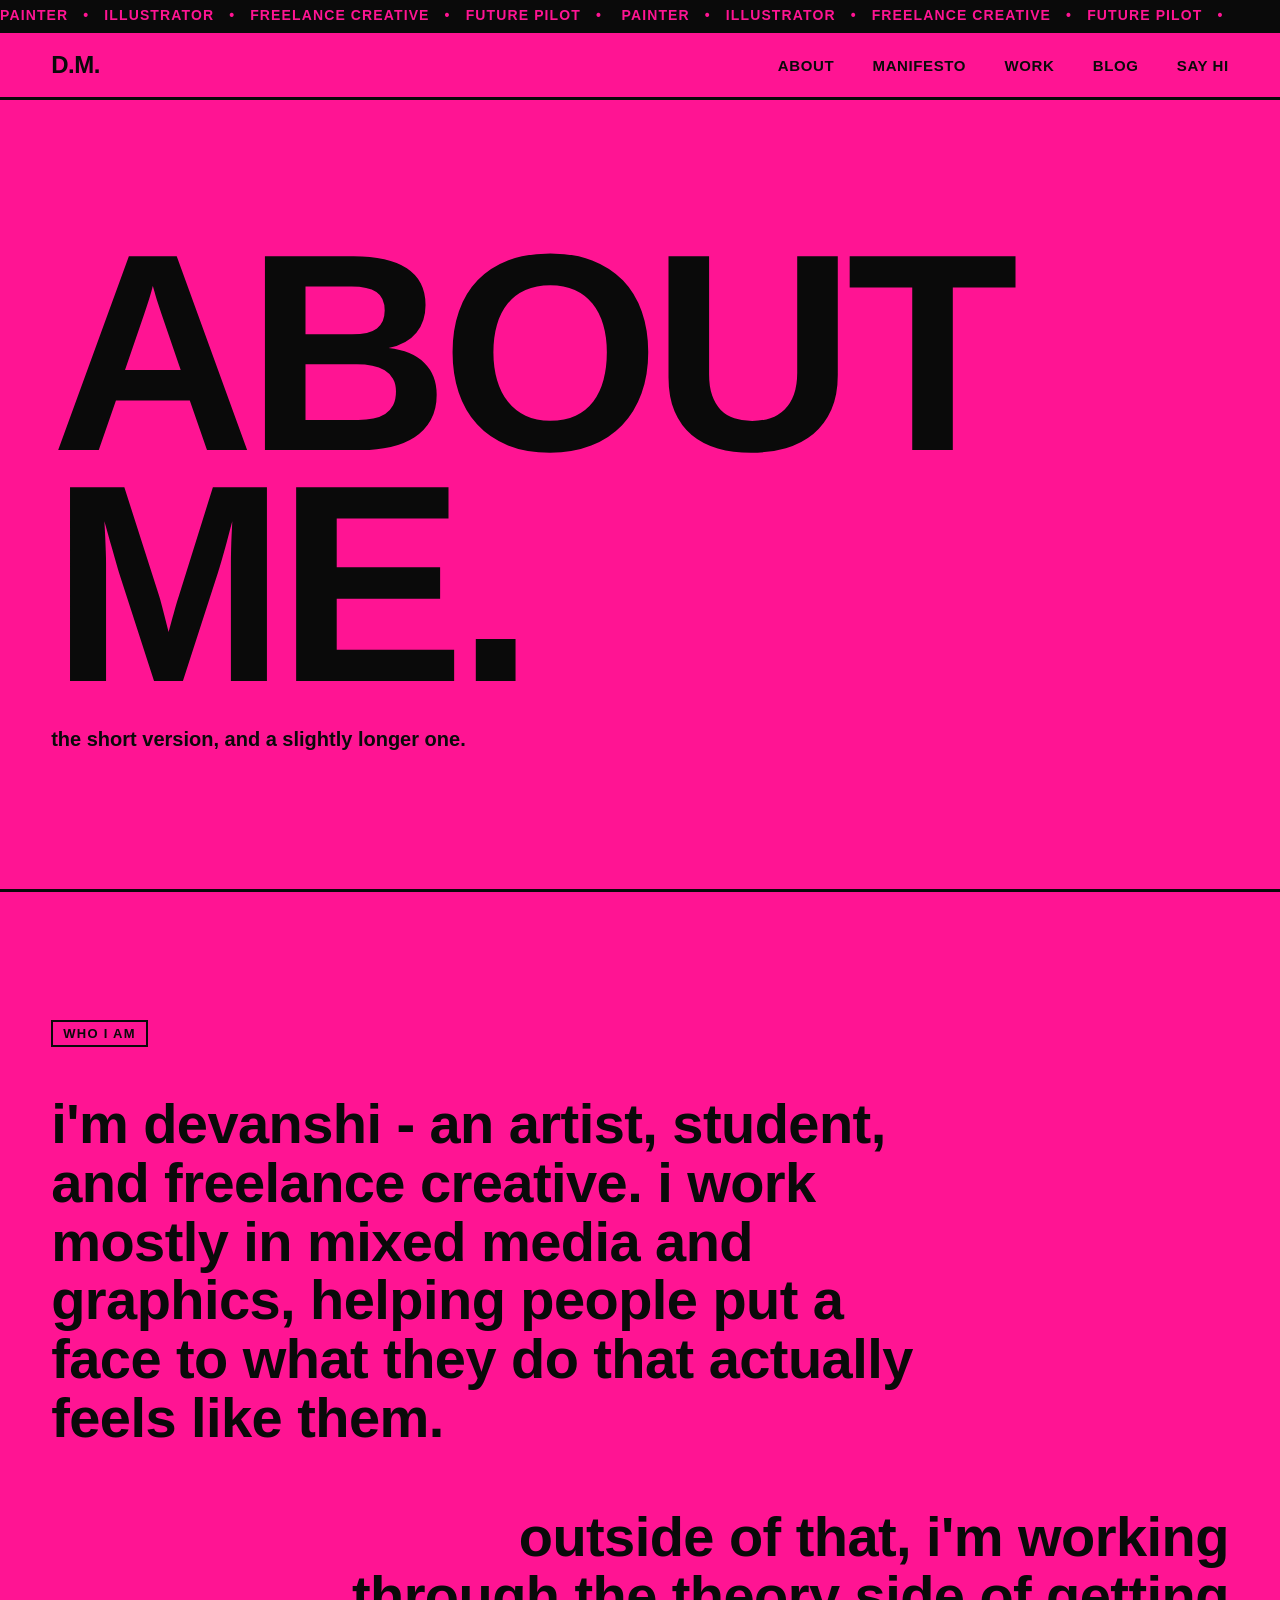
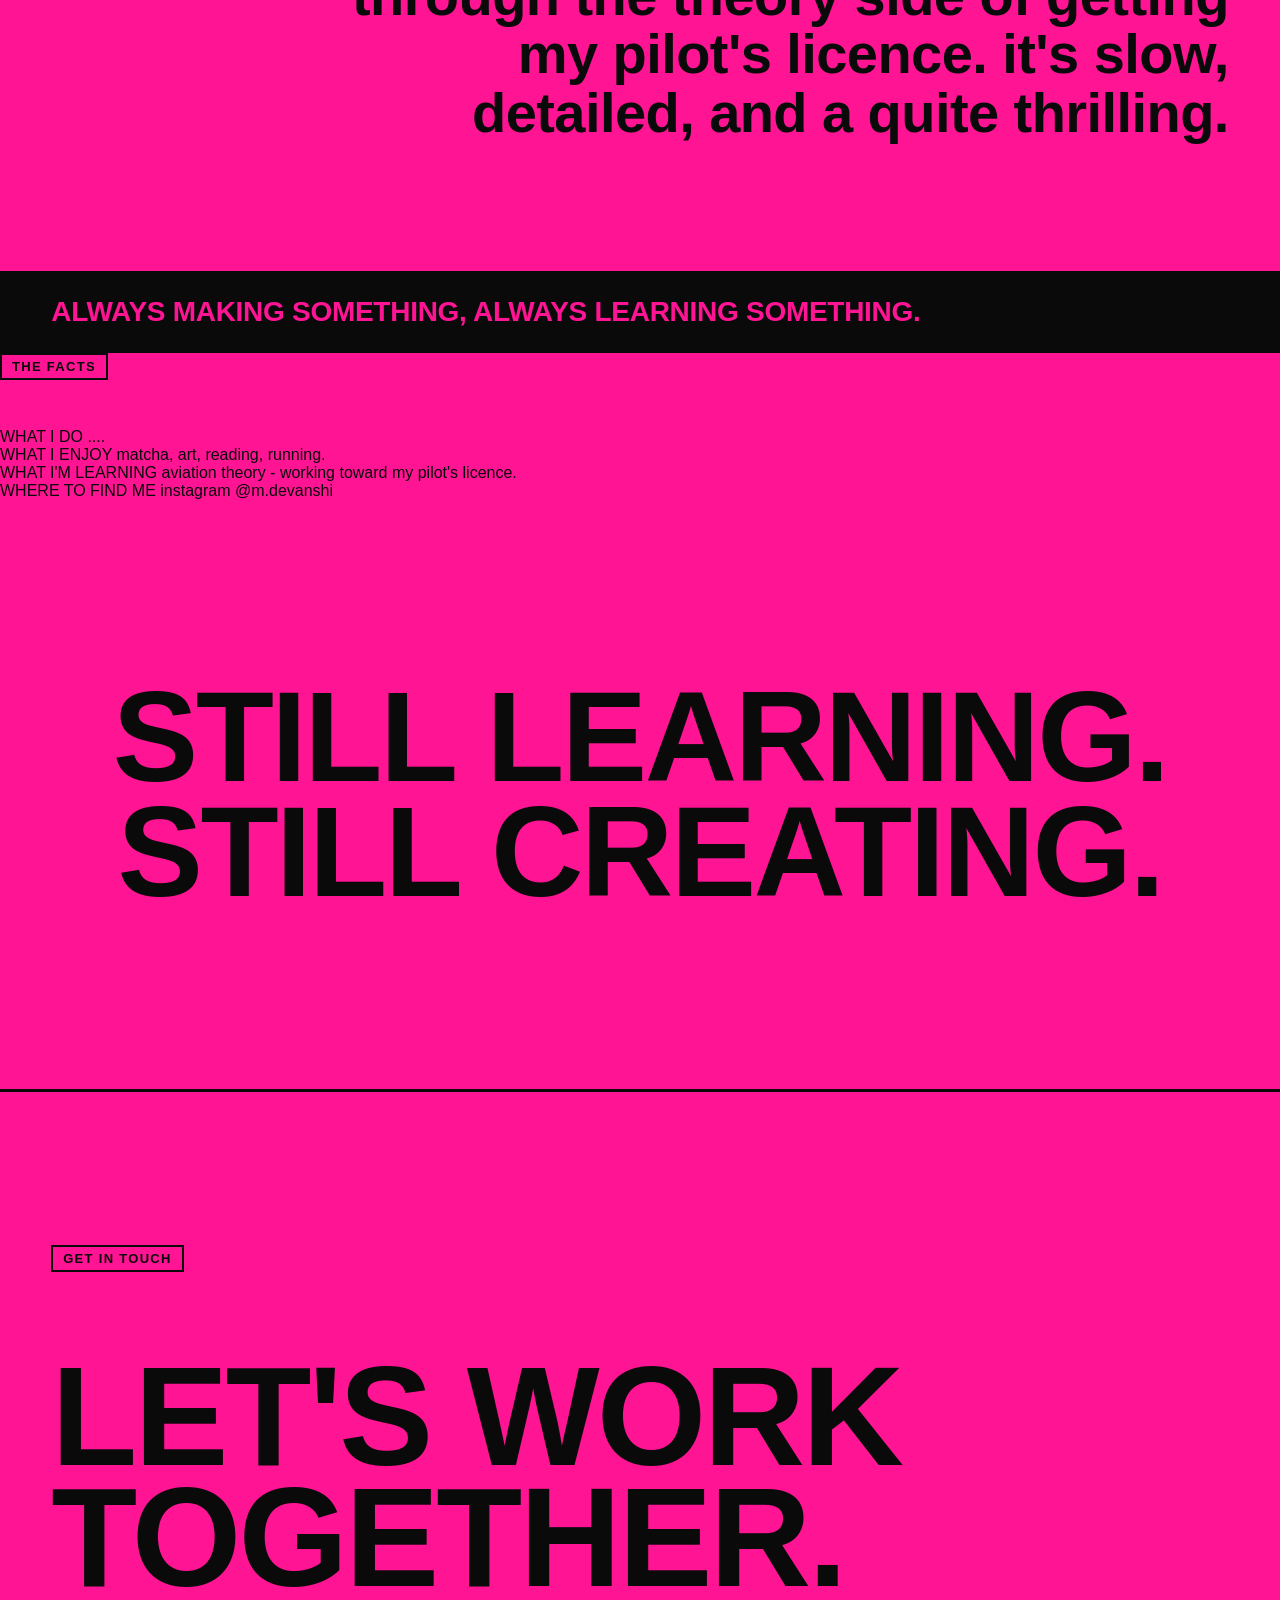
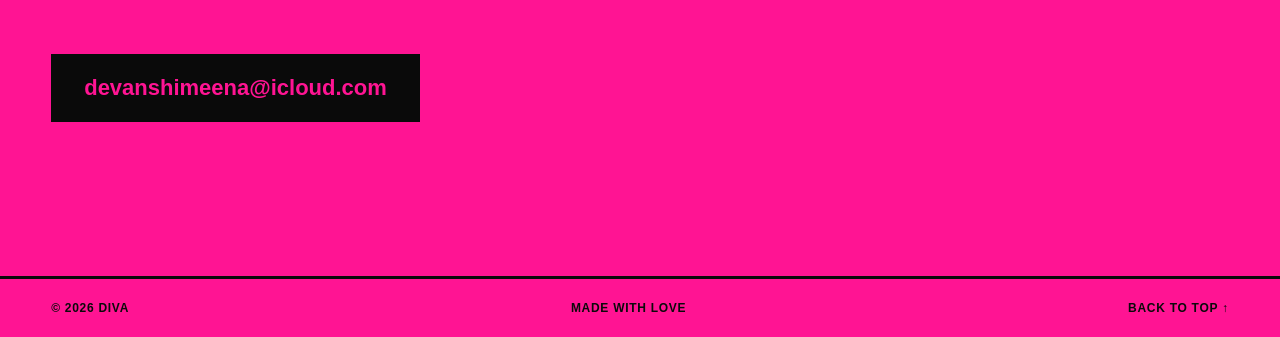
==== about.html @ 3de3dd7a "Create about.html" ====
<!DOCTYPE html>
<html lang="en">
<head>
<meta charset="UTF-8">
<meta name="viewport" content="width=device-width, initial-scale=1.0">
<title>About — Devanshi Meena</title>
<meta name="description" content="Painter, digital illustrator, and freelance creative currently studying for her pilot's licence.">
<link rel="stylesheet" href="styles.css">
</head>
<body>

<div class="ticker" aria-hidden="true">
  <div class="ticker__track">
    <span class="ticker__item">PAINTER&nbsp;&nbsp;&nbsp;•&nbsp;&nbsp;&nbsp;ILLUSTRATOR&nbsp;&nbsp;&nbsp;•&nbsp;&nbsp;&nbsp;FREELANCE CREATIVE&nbsp;&nbsp;&nbsp;•&nbsp;&nbsp;&nbsp;FUTURE PILOT&nbsp;&nbsp;&nbsp;•&nbsp;&nbsp;&nbsp;</span>
    <span class="ticker__item" aria-hidden="true">PAINTER&nbsp;&nbsp;&nbsp;•&nbsp;&nbsp;&nbsp;ILLUSTRATOR&nbsp;&nbsp;&nbsp;•&nbsp;&nbsp;&nbsp;FREELANCE CREATIVE&nbsp;&nbsp;&nbsp;•&nbsp;&nbsp;&nbsp;FUTURE PILOT&nbsp;&nbsp;&nbsp;•&nbsp;&nbsp;&nbsp;</span>
  </div>
</div>

<header class="site-header">
  <a href="index.html" class="site-header__mark">D.M.</a>
  <nav class="site-header__nav">
    <a href="about.html">ABOUT</a>
    <a href="manifesto.html">MANIFESTO</a>
    <a href="work.html">WORK</a>
    <a href="blog.html">BLOG</a>
    <a href="contact.html">SAY HI</a>
  </nav>
  <button class="menu-toggle" aria-label="toggle menu" aria-expanded="false">MENU</button>
</header>

<div class="mobile-menu" id="mobileMenu">
  <a href="about.html">ABOUT</a>
  <a href="manifesto.html">MANIFESTO</a>
  <a href="work.html">WORK</a>
  <a href="blog.html">BLOG</a>
  <a href="contact.html">SAY HI</a>
</div>

<!-- ABOUT HERO -->
<section class="hero hero--tall" id="top">
  <h1 class="hero__headline">
    ABOUT<br>ME.
  </h1>
  <p class="hero__sub">the short version, and a slightly longer one.</p>
</section>

<!-- ABOUT COPY -->
<section class="manifesto">
  <span class="eyebrow">WHO I AM</span>
  <p class="manifesto__text">
    I'm Devanshi - an artist, student, and freelance creative.
    I work mostly in mixed media and graphics, helping people 
    put a face to what they do that actually feels like them.
  </p>
  <p class="manifesto__text manifesto__text--right">
    outside of that, I'm working through the theory side of getting my
    pilot's licence. it's slow, detailed, and a quite thrilling.
  </p>
</section>

<section class="strip">
  <p>ALWAYS MAKING SOMETHING, ALWAYS LEARNING SOMETHING.</p>
</section>

<!-- FACTS LIST -->
<section class="facts" id="facts">
  <span class="eyebrow">THE FACTS</span>
  <ul class="facts__list">
    <li>
      <span class="facts__label">WHAT I DO</span>
      <span class="facts__value">....</span>
    </li>
    <li>
      <span class="facts__label">WHAT I ENJOY</span>
      <span class="facts__value">matcha, art, reading, running.</span>
    </li>
    <li>
      <span class="facts__label">WHAT I'M LEARNING</span>
      <span class="facts__value">aviation theory - working toward my pilot's licence.</span>
    </li>
    <li>
      <span class="facts__label">WHERE TO FIND ME</span>
      <span class="facts__value">instagram @m.devanshi</span>
    </li>
  </ul>
</section>

<section class="bigline">
  <p>STILL LEARNING.<br>STILL CREATING.</p>
</section>

<section class="contact" id="contact">
  <span class="eyebrow">GET IN TOUCH</span>
  <h2 class="contact__headline">LET'S WORK<br>TOGETHER.</h2>
  <a href="mailto:devanshimeena@icloud.com" class="contact__button">devanshimeena@icloud.com</a>
</section>

<footer class="site-footer">
  <span>© 2026 Diva</span>
  <span>MADE WITH LOVE</span>
  <a href="#top">BACK TO TOP ↑</a>
</footer>

<script src="script.js"></script>
</body>
</html>
---- styles.css ----
/* ==========================================================
   TOKENS
   ========================================================== */
:root {
  --pink: #ff1493;
  --black: #0a0a0a;
  --white: #f5f5f5;
  --font: "Arial Narrow", Arial, sans-serif;
  --edge: clamp(20px, 4vw, 64px);
}

* {
  margin: 0;
  padding: 0;
  box-sizing: border-box;
}

html {
  scroll-behavior: smooth;
}

body {
  background: var(--pink);
  color: var(--black);
  font-family: var(--font);
  font-stretch: condensed;
  overflow-x: hidden;
  -webkit-font-smoothing: antialiased;
}

a {
  color: inherit;
  text-decoration: none;
}

::selection {
  background: var(--black);
  color: var(--pink);
}

/* Respect reduced motion */
@media (prefers-reduced-motion: reduce) {
  html { scroll-behavior: auto; }
  * { animation-duration: 0.01ms !important; transition-duration: 0.01ms !important; }
}

/* ==========================================================
   TICKER
   ========================================================== */
.ticker {
  border-bottom: 3px solid var(--black);
  overflow: hidden;
  white-space: nowrap;
  background: var(--black);
  padding: 6px 0;
}

.ticker__track {
  display: inline-block;
  animation: scroll-left 22s linear infinite;
}

.ticker__track span {
  color: var(--pink);
  font-size: clamp(11px, 1.4vw, 14px);
  font-weight: bold;
  letter-spacing: 0.08em;
  text-transform: uppercase;
}

@keyframes scroll-left {
  from { transform: translateX(0); }
  to { transform: translateX(-50%); }
}

/* ==========================================================
   HEADER
   ========================================================== */
.site-header {
  position: sticky;
  top: 0;
  z-index: 50;
  display: flex;
  align-items: center;
  justify-content: space-between;
  padding: 18px var(--edge);
  background: var(--pink);
  border-bottom: 3px solid var(--black);
}

.site-header__mark {
  font-size: 24px;
  font-weight: bold;
  letter-spacing: -0.02em;
}

.site-header__nav {
  display: flex;
  gap: clamp(16px, 3vw, 40px);
}

.site-header__nav a,
.mobile-menu a {
  font-size: 15px;
  font-weight: bold;
  letter-spacing: 0.04em;
  position: relative;
}

.site-header__nav a::after {
  content: "";
  position: absolute;
  left: 0;
  bottom: -4px;
  width: 0;
  height: 3px;
  background: var(--black);
  transition: width 0.18s ease;
}

.site-header__nav a:hover::after {
  width: 100%;
}

.menu-toggle {
  display: none;
  background: var(--black);
  color: var(--pink);
  border: none;
  font-family: var(--font);
  font-weight: bold;
  font-size: 14px;
  padding: 8px 14px;
  cursor: pointer;
}

.mobile-menu {
  display: none;
  flex-direction: column;
  gap: 0;
  background: var(--pink);
  border-bottom: 3px solid var(--black);
}

.mobile-menu.open {
  display: flex;
}

.mobile-menu a {
  padding: 18px var(--edge);
  border-top: 2px solid var(--black);
  font-size: 20px;
}

/* ==========================================================
   HERO
   ========================================================== */
.hero {
  min-height: 88vh;
  display: flex;
  flex-direction: column;
  justify-content: center;
  align-items: flex-start;
  padding: var(--edge);
  border-bottom: 3px solid var(--black);
  position: relative;
}

.hero__headline {
  font-size: clamp(80px, 22vw, 320px);
  line-height: 0.82;
  font-weight: bold;
  letter-spacing: -0.03em;
  text-transform: uppercase;
}

.hero__sub {
  margin-top: clamp(16px, 3vw, 28px);
  font-size: clamp(14px, 1.6vw, 20px);
  font-weight: bold;
  text-transform: lowercase;
}

.hero__scroll {
  position: absolute;
  bottom: var(--edge);
  right: var(--edge);
  font-size: 13px;
  font-weight: bold;
  letter-spacing: 0.08em;
  text-transform: uppercase;
  border: 2px solid var(--black);
  padding: 10px 16px;
  transition: background 0.15s ease, color 0.15s ease;
}

.hero__scroll:hover {
  background: var(--black);
  color: var(--pink);
}

/* ==========================================================
   STATEMENT STRIP
   ========================================================== */
.strip {
  background: var(--black);
  color: var(--pink);
  padding: 22px var(--edge);
  border-bottom: 3px solid var(--black);
}

.strip p {
  font-size: clamp(16px, 2.4vw, 28px);
  font-weight: bold;
  text-transform: uppercase;
  letter-spacing: -0.01em;
}

/* ==========================================================
   MANIFESTO
   ========================================================== */
.manifesto {
  padding: clamp(60px, 10vw, 140px) var(--edge);
  border-bottom: 3px solid var(--black);
}

.eyebrow {
  display: inline-block;
  font-size: 13px;
  font-weight: bold;
  letter-spacing: 0.1em;
  border: 2px solid var(--black);
  padding: 4px 10px;
  margin-bottom: clamp(24px, 4vw, 48px);
}

.manifesto__text {
  font-size: clamp(24px, 4.4vw, 56px);
  font-weight: bold;
  line-height: 1.05;
  letter-spacing: -0.01em;
  max-width: 900px;
  text-transform: lowercase;
}

.manifesto__text + .manifesto__text {
  margin-top: clamp(30px, 5vw, 60px);
}

.manifesto__text--right {
  margin-left: auto;
  text-align: right;
}

/* ==========================================================
   BIG LINE / SIGNATURE MOMENT
   ========================================================== */
.bigline {
  padding: clamp(70px, 14vw, 180px) var(--edge);
  border-bottom: 3px solid var(--black);
  text-align: center;
}

.bigline p {
  font-size: clamp(48px, 10vw, 160px);
  font-weight: bold;
  line-height: 0.9;
  text-transform: uppercase;
  letter-spacing: -0.02em;
}

/* ==========================================================
   WORK GRID
   ========================================================== */
.work {
  padding: clamp(60px, 10vw, 140px) var(--edge);
  border-bottom: 3px solid var(--black);
}

.work__grid {
  margin-top: clamp(24px, 4vw, 48px);
  display: grid;
  grid-template-columns: 1fr 1fr;
  border-top: 3px solid var(--black);
  border-left: 3px solid var(--black);
}

.work__item {
  border-right: 3px solid var(--black);
  border-bottom: 3px solid var(--black);
  padding: clamp(28px, 5vw, 56px);
  display: flex;
  flex-direction: column;
  gap: 14px;
  transition: background 0.15s ease, color 0.15s ease;
  min-height: 220px;
  justify-content: space-between;
}

.work__item:hover {
  background: var(--black);
  color: var(--pink);
}

.work__num {
  font-size: 14px;
  font-weight: bold;
  letter-spacing: 0.1em;
}

.work__name {
  font-size: clamp(24px, 3.4vw, 40px);
  font-weight: bold;
  text-transform: uppercase;
  letter-spacing: -0.01em;
}

.work__meta {
  font-size: 13px;
  font-weight: bold;
  text-transform: lowercase;
  opacity: 0.75;
}

/* ==========================================================
   FULL BLEED STATEMENT
   ========================================================== */
.fullbleed {
  background: var(--black);
  color: var(--pink);
  padding: clamp(70px, 14vw, 180px) var(--edge);
  border-bottom: 3px solid var(--black);
  text-align: center;
}

.fullbleed p {
  font-size: clamp(44px, 9vw, 140px);
  font-weight: bold;
  line-height: 0.92;
  text-transform: uppercase;
  letter-spacing: -0.02em;
}

/* ==========================================================
   CONTACT
   ========================================================== */
.contact {
  padding: clamp(70px, 12vw, 160px) var(--edge);
  border-bottom: 3px solid var(--black);
}

.contact__headline {
  margin-top: clamp(20px, 4vw, 36px);
  font-size: clamp(48px, 11vw, 180px);
  font-weight: bold;
  line-height: 0.86;
  text-transform: uppercase;
  letter-spacing: -0.02em;
}

.contact__button {
  display: inline-block;
  margin-top: clamp(30px, 5vw, 56px);
  background: var(--black);
  color: var(--pink);
  font-size: clamp(16px, 2vw, 22px);
  font-weight: bold;
  padding: 18px 30px;
  border: 3px solid var(--black);
  transition: background 0.15s ease, color 0.15s ease;
}

.contact__button:hover {
  background: var(--pink);
  color: var(--black);
}

/* ==========================================================
   FOOTER
   ========================================================== */
.site-footer {
  display: flex;
  flex-wrap: wrap;
  gap: 12px 24px;
  justify-content: space-between;
  align-items: center;
  padding: 22px var(--edge);
  font-size: 12px;
  font-weight: bold;
  letter-spacing: 0.06em;
  text-transform: uppercase;
}

.site-footer a:hover {
  text-decoration: underline;
}

/* ==========================================================
   RESPONSIVE
   ========================================================== */
@media (max-width: 720px) {
  .site-header__nav {
    display: none;
  }
  .menu-toggle {
    display: inline-block;
  }
  .work__grid {
    grid-template-columns: 1fr;
  }
  .manifesto__text--right {
    text-align: left;
    margin-left: 0;
  }
  .hero__scroll {
    position: static;
    margin-top: 40px;
    display: inline-block;
  }
  .hero {
    align-items: flex-start;
  }
}

/* Keyboard focus visibility */
a:focus-visible,
button:focus-visible {
  outline: 3px solid var(--black);
  outline-offset: 3px;
}
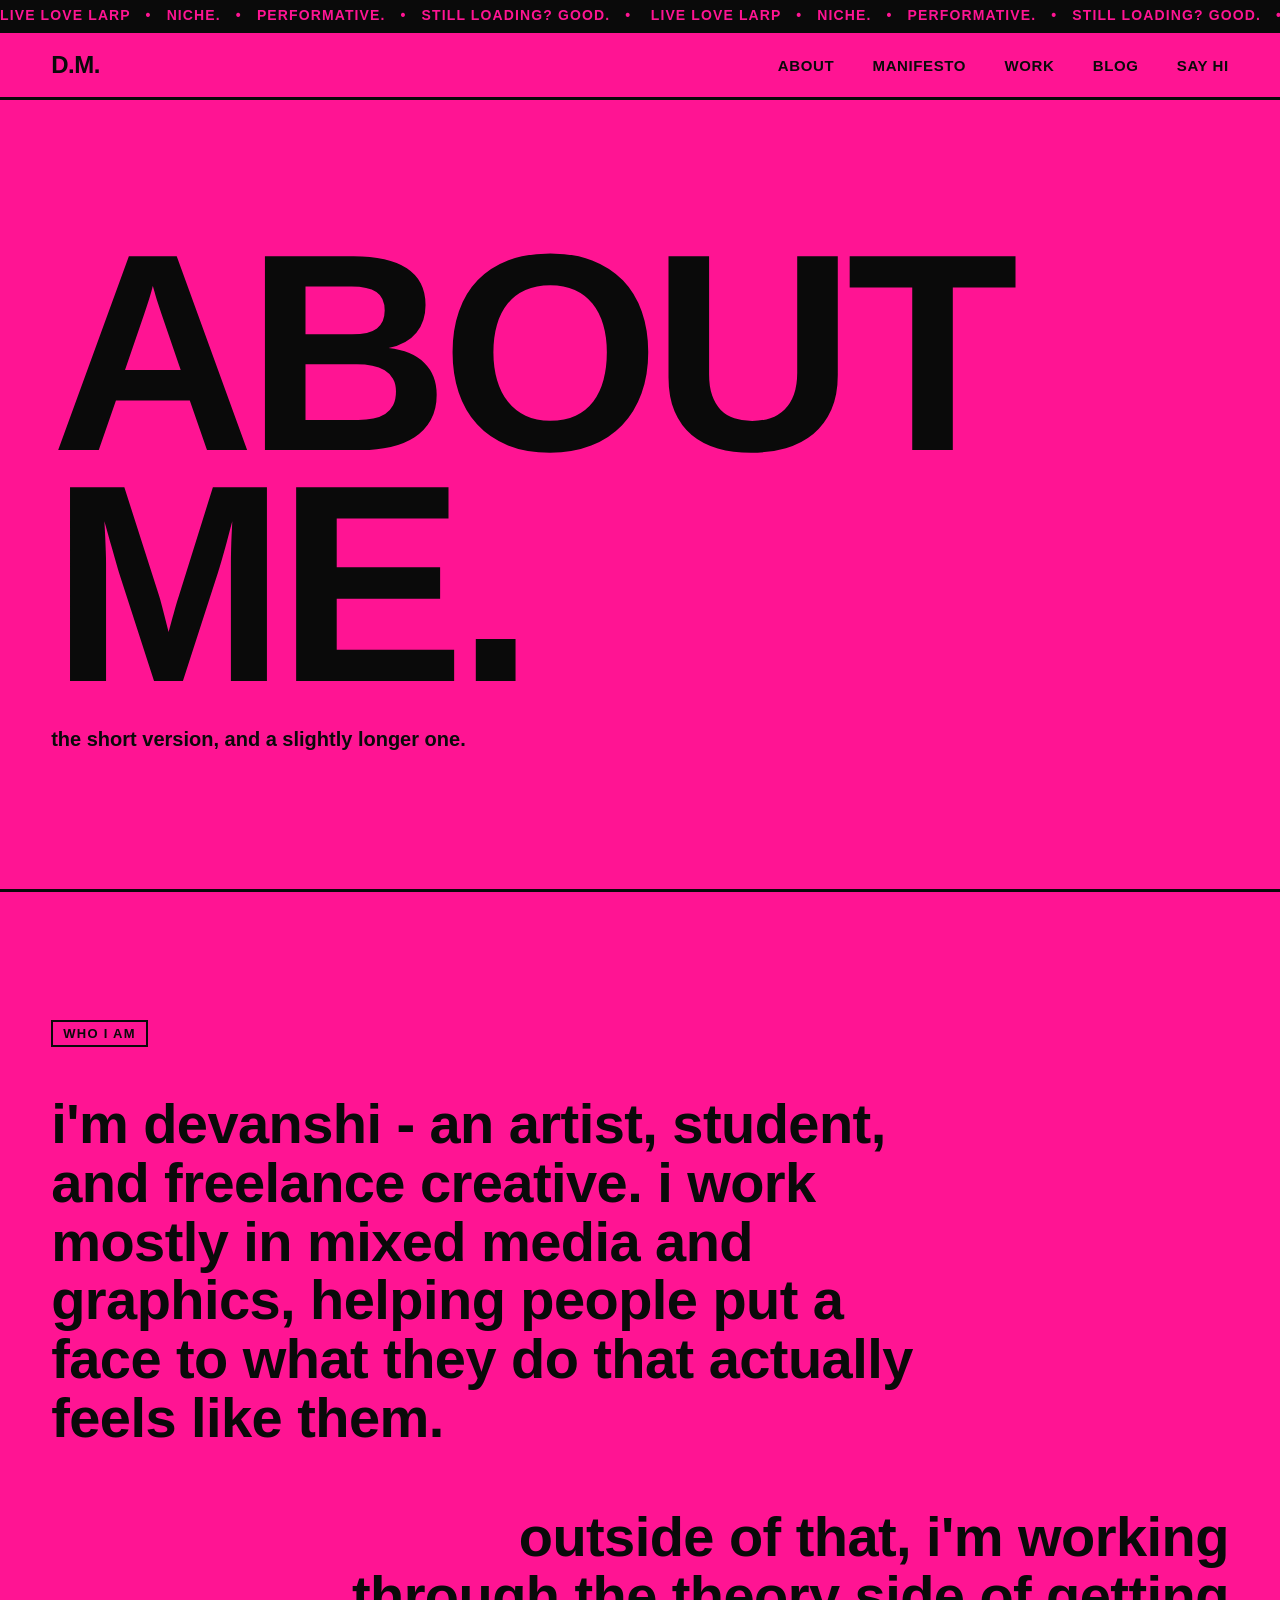
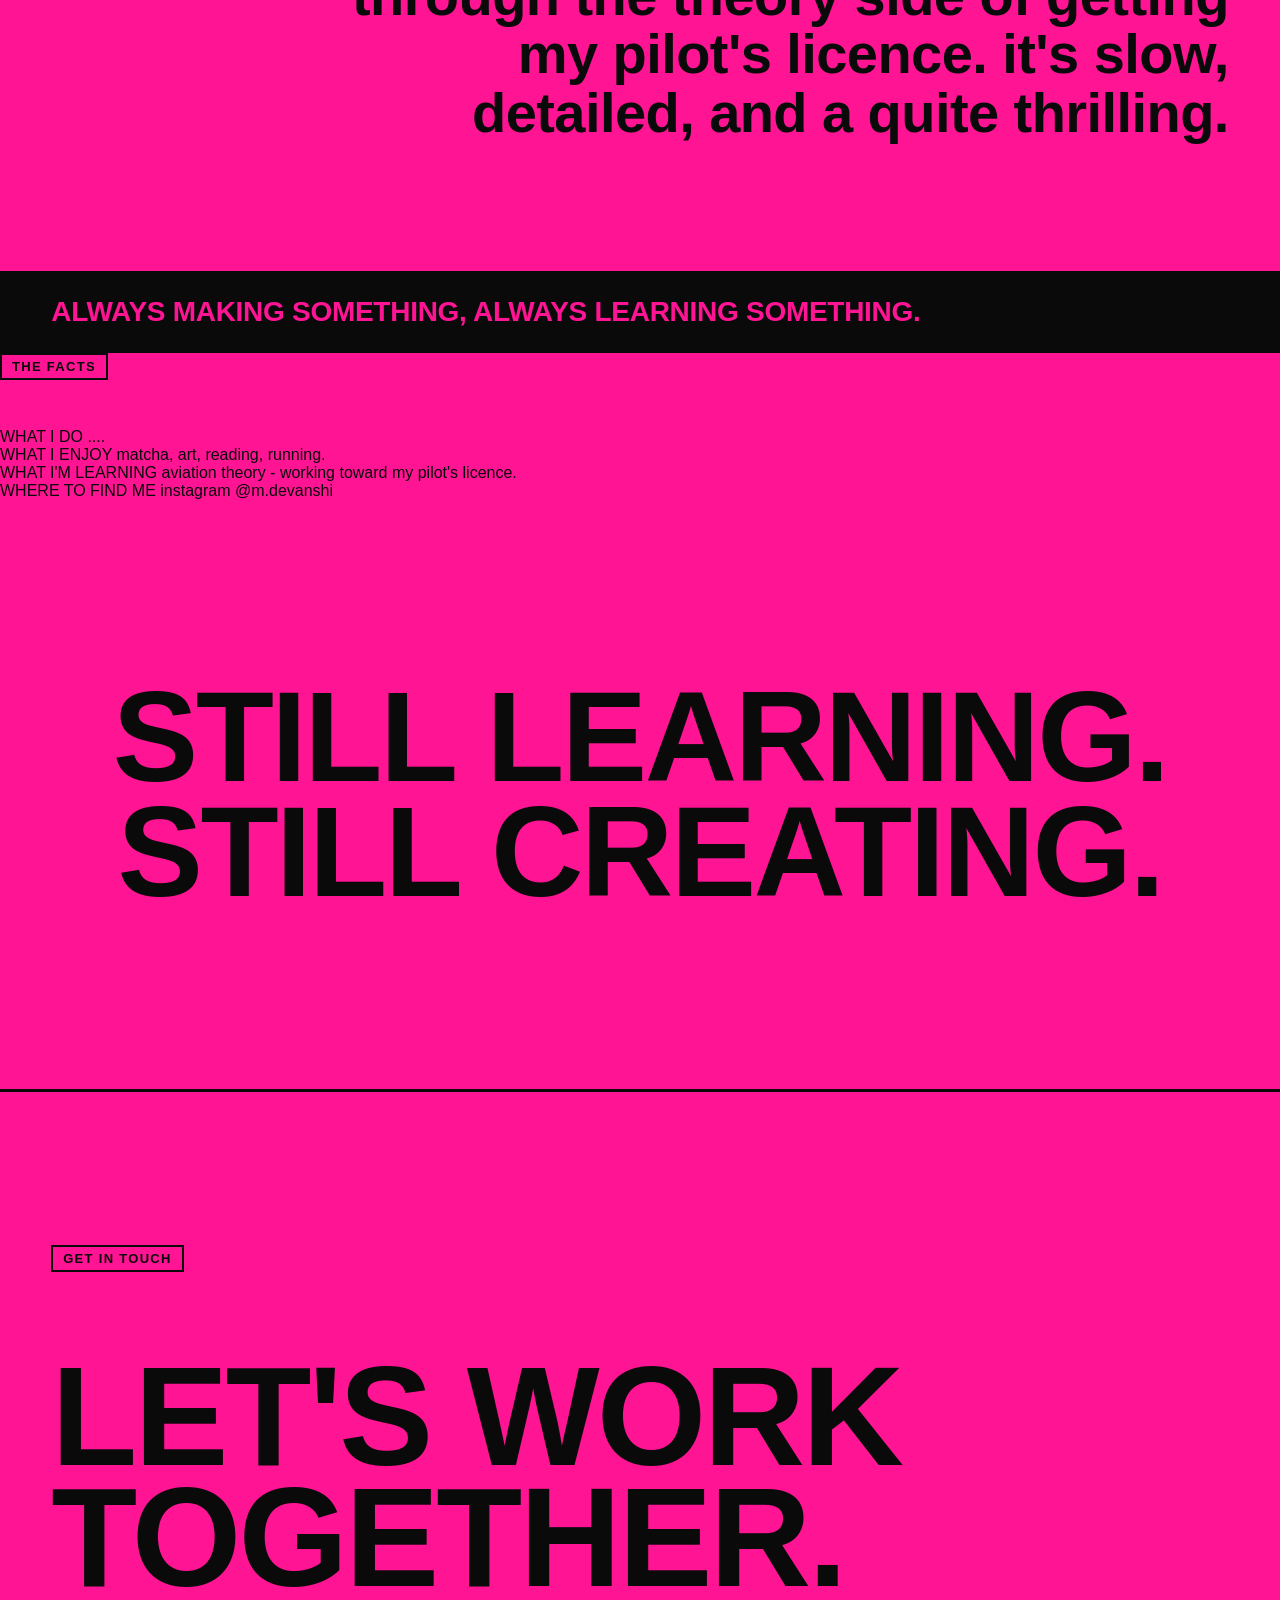
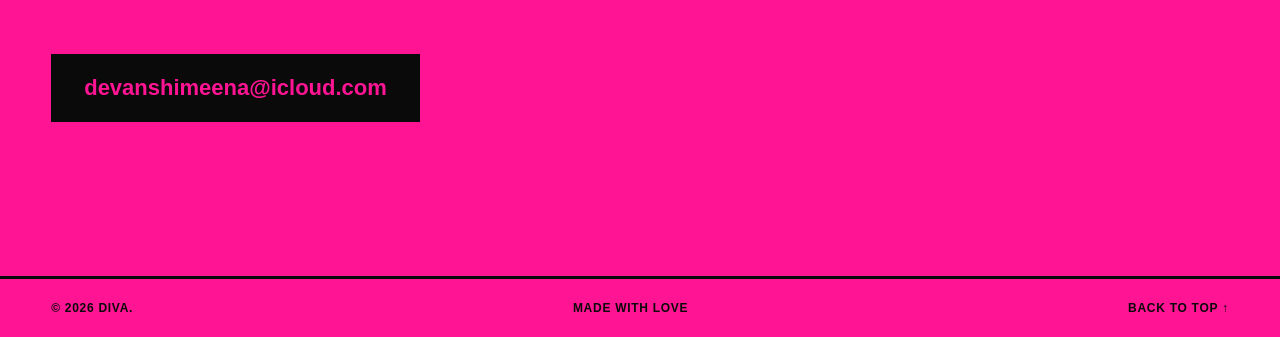
==== commit 372e43c2: "Update about.html" ====
--- a/about.html
+++ b/about.html
@@ -11,8 +11,8 @@
 
 <div class="ticker" aria-hidden="true">
   <div class="ticker__track">
-    <span class="ticker__item">PAINTER&nbsp;&nbsp;&nbsp;•&nbsp;&nbsp;&nbsp;ILLUSTRATOR&nbsp;&nbsp;&nbsp;•&nbsp;&nbsp;&nbsp;FREELANCE CREATIVE&nbsp;&nbsp;&nbsp;•&nbsp;&nbsp;&nbsp;FUTURE PILOT&nbsp;&nbsp;&nbsp;•&nbsp;&nbsp;&nbsp;</span>
-    <span class="ticker__item" aria-hidden="true">PAINTER&nbsp;&nbsp;&nbsp;•&nbsp;&nbsp;&nbsp;ILLUSTRATOR&nbsp;&nbsp;&nbsp;•&nbsp;&nbsp;&nbsp;FREELANCE CREATIVE&nbsp;&nbsp;&nbsp;•&nbsp;&nbsp;&nbsp;FUTURE PILOT&nbsp;&nbsp;&nbsp;•&nbsp;&nbsp;&nbsp;</span>
+    <span class="ticker__item">live love larp&nbsp;&nbsp;&nbsp;•&nbsp;&nbsp;&nbsp;niche.&nbsp;&nbsp;&nbsp;•&nbsp;&nbsp;&nbsp;performative.&nbsp;&nbsp;&nbsp;•&nbsp;&nbsp;&nbsp;STILL LOADING? GOOD.&nbsp;&nbsp;&nbsp;•&nbsp;&nbsp;&nbsp;</span>
+    <span class="ticker__item" aria-hidden="true">live love larp&nbsp;&nbsp;&nbsp;•&nbsp;&nbsp;&nbsp;niche.&nbsp;&nbsp;&nbsp;•&nbsp;&nbsp;&nbsp;performative.&nbsp;&nbsp;&nbsp;•&nbsp;&nbsp;&nbsp;STILL LOADING? GOOD.&nbsp;&nbsp;&nbsp;•&nbsp;&nbsp;&nbsp;</span>
   </div>
 </div>
 
@@ -96,7 +96,7 @@
 </section>
 
 <footer class="site-footer">
-  <span>© 2026 Diva</span>
+  <span>© 2026 DIVA.</span>
   <span>MADE WITH LOVE</span>
   <a href="#top">BACK TO TOP ↑</a>
 </footer>
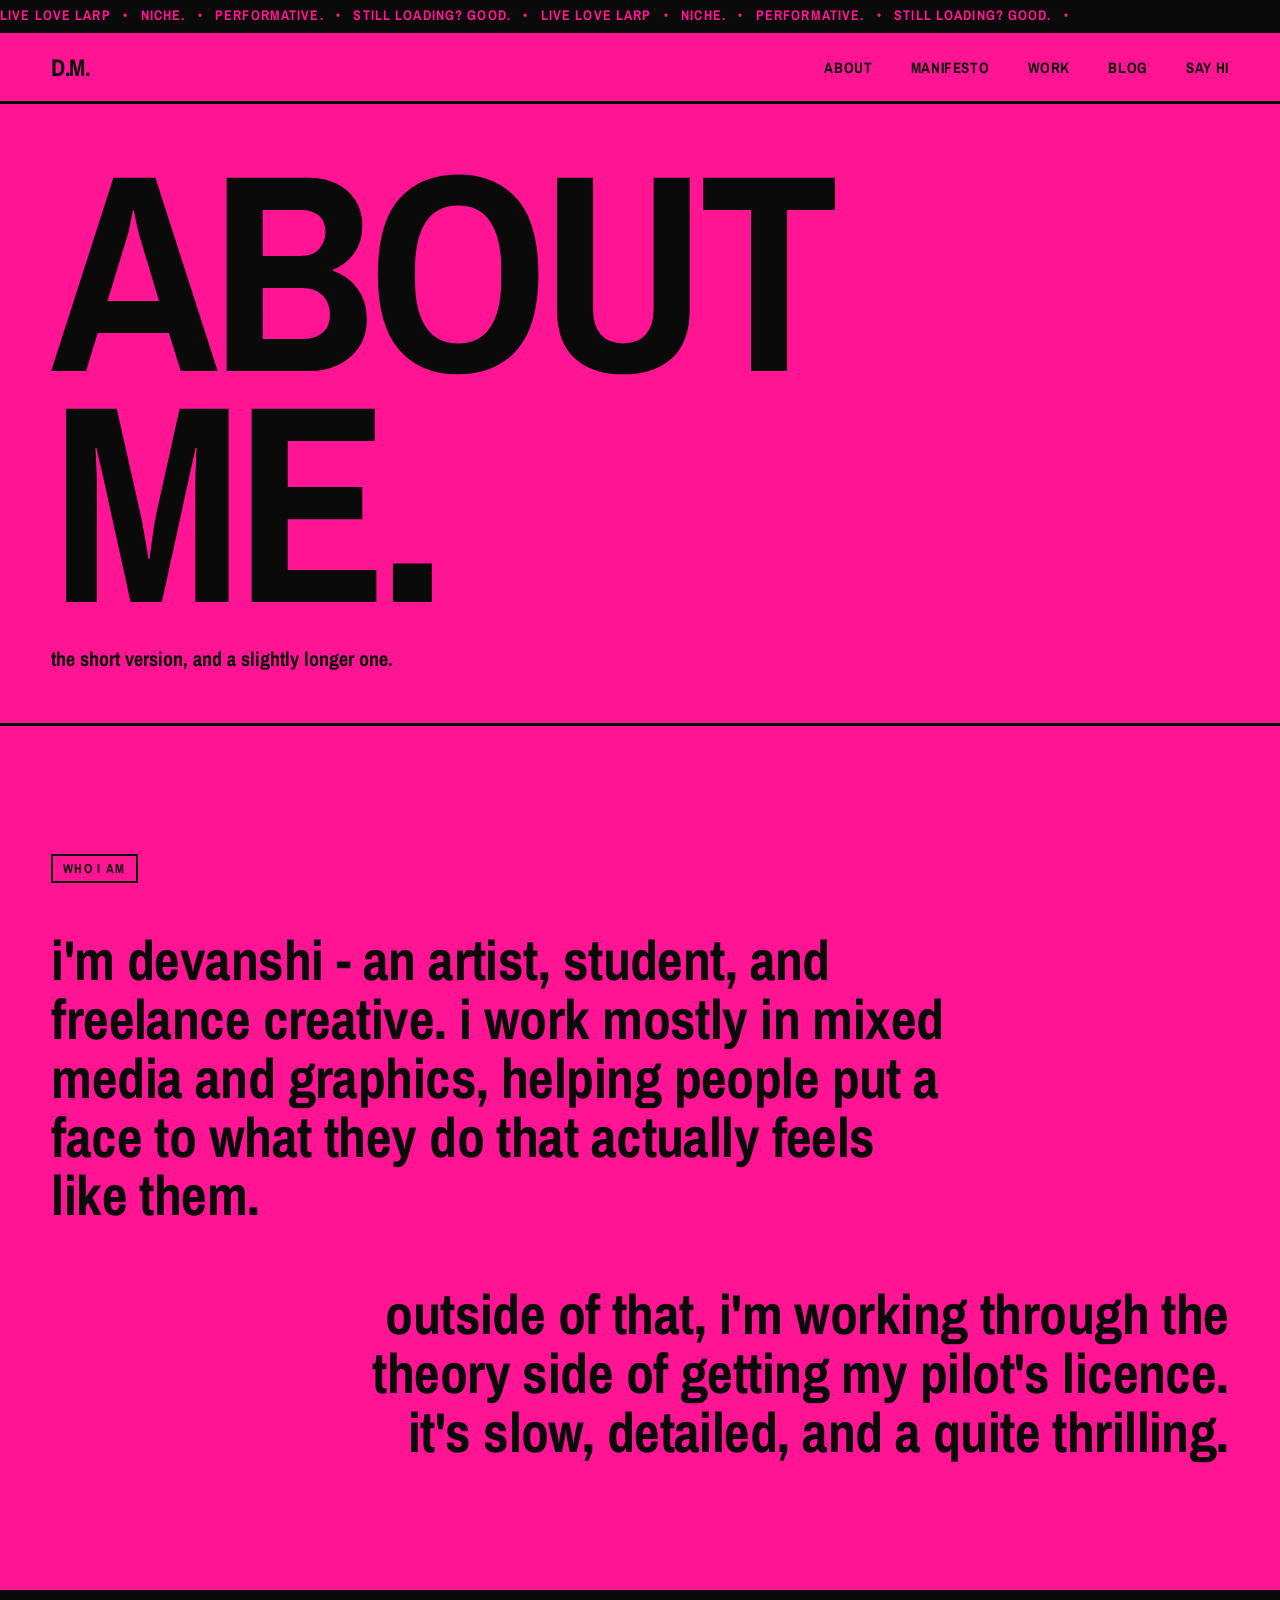
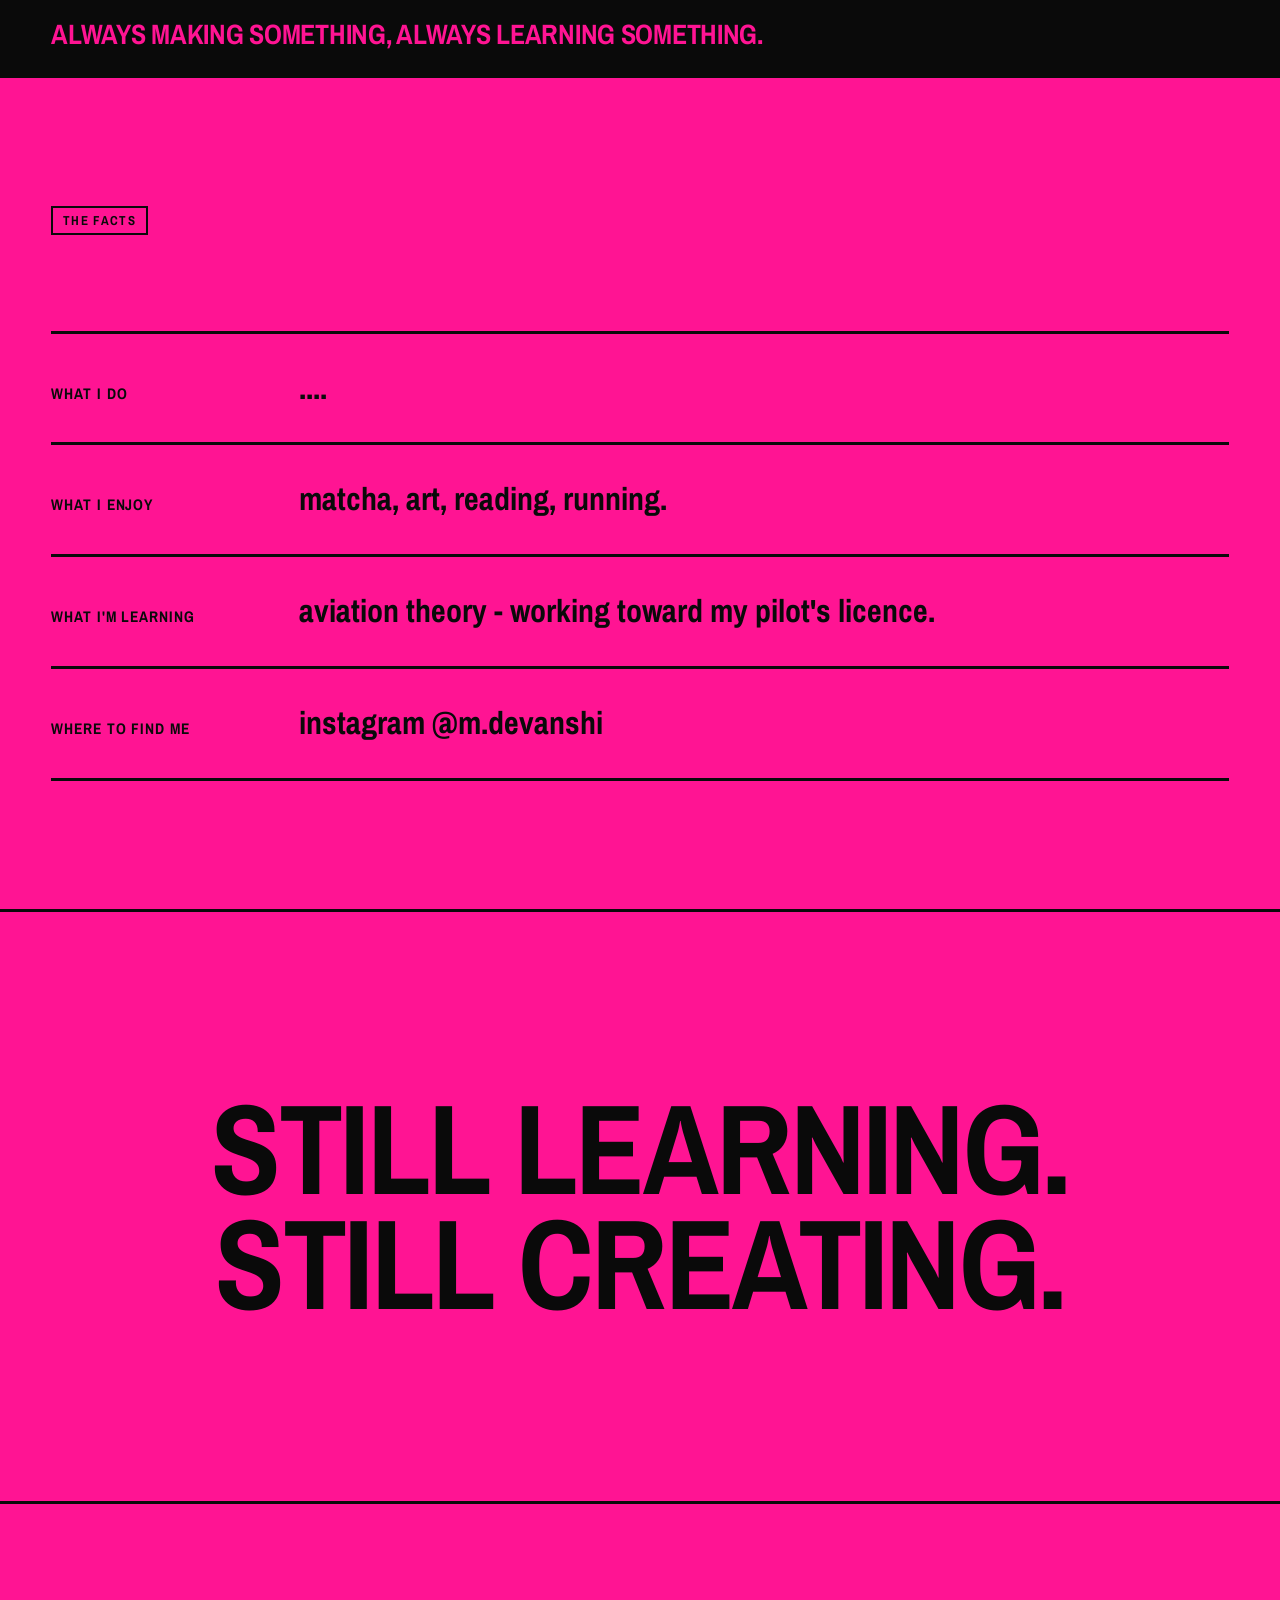
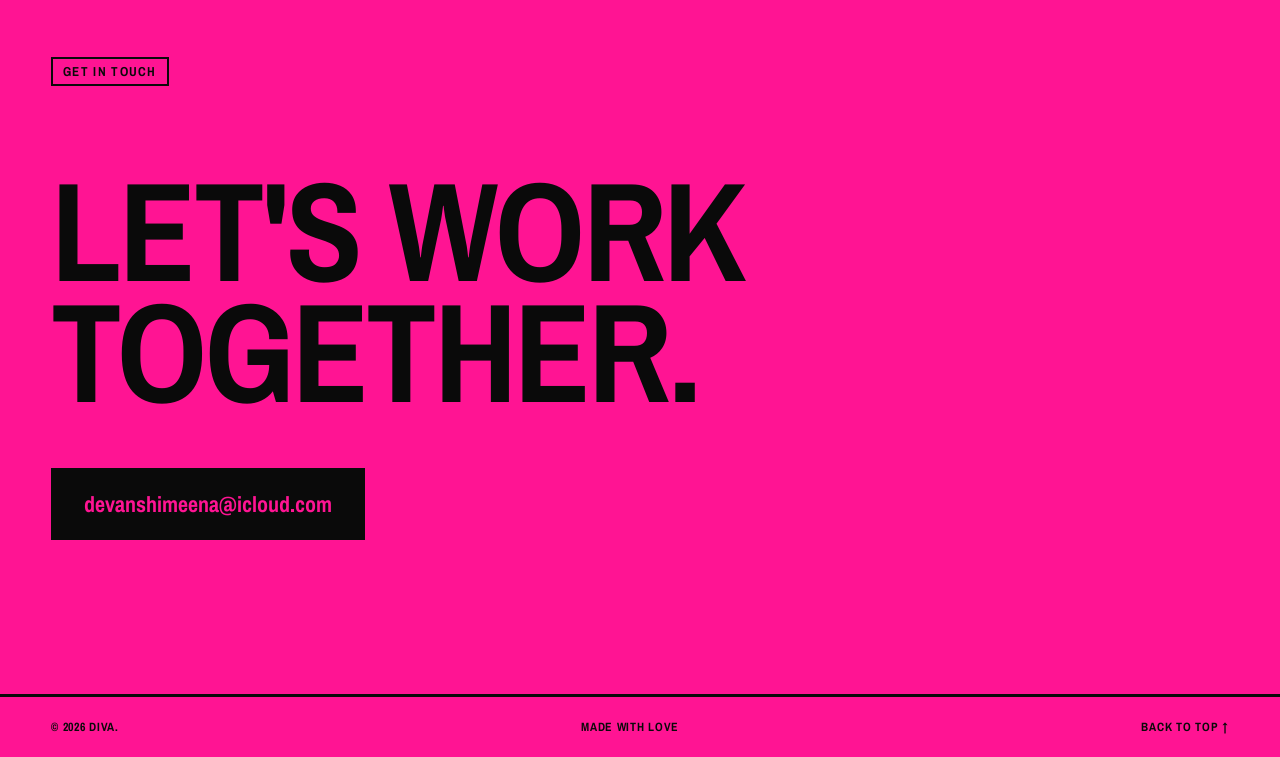
==== commit 4840e5ea: "Add preconnect links for Google Fonts Added preconnect links for Google Fonts to optimize loading." ====
--- a/about.html
+++ b/about.html
@@ -5,6 +5,8 @@
 <meta name="viewport" content="width=device-width, initial-scale=1.0">
 <title>About — Devanshi Meena</title>
 <meta name="description" content="Painter, digital illustrator, and freelance creative currently studying for her pilot's licence.">
+<link rel="preconnect" href="https://fonts.googleapis.com">
+<link rel="preconnect" href="https://fonts.gstatic.com" crossorigin>
 <link rel="stylesheet" href="styles.css">
 </head>
 <body>
--- a/styles.css
+++ b/styles.css
@@ -1,3 +1,8 @@
+/* ==========================================================
+   FONT
+   ========================================================== */
+@import url('https://fonts.googleapis.com/css2?family=Archivo+Narrow:wght@400;500;600;700;800&display=swap');
+
 /* ==========================================================
    TOKENS
    ========================================================== */
@@ -5,7 +10,7 @@
   --pink: #ff1493;
   --black: #0a0a0a;
   --white: #f5f5f5;
-  --font: "Arial Narrow", Arial, sans-serif;
+  --font: "Archivo Narrow", "Arial Narrow", Arial, sans-serif;
   --edge: clamp(20px, 4vw, 64px);
 }
 
@@ -56,21 +61,27 @@
 }
 
 .ticker__track {
-  display: inline-block;
-  animation: scroll-left 22s linear infinite;
-}
-
-.ticker__track span {
+  display: flex;
+  width: max-content;
+  animation: scroll-left 18s linear infinite;
+  will-change: transform;
+}
+
+.ticker__item {
+  display: block;
+  flex: 0 0 auto;
+  padding-right: 0;
   color: var(--pink);
   font-size: clamp(11px, 1.4vw, 14px);
   font-weight: bold;
   letter-spacing: 0.08em;
   text-transform: uppercase;
+  white-space: nowrap;
 }
 
 @keyframes scroll-left {
-  from { transform: translateX(0); }
-  to { transform: translateX(-50%); }
+  from { transform: translate3d(0, 0, 0); }
+  to { transform: translate3d(-50%, 0, 0); }
 }
 
 /* ==========================================================
@@ -396,6 +407,200 @@
 }
 
 /* ==========================================================
+   HERO — SHORTER VARIANT FOR SUB-PAGES
+   ========================================================== */
+.hero--tall {
+  min-height: 55vh;
+}
+
+/* ==========================================================
+   FACTS LIST (ABOUT / CONTACT PAGES)
+   ========================================================== */
+.facts {
+  padding: clamp(60px, 10vw, 140px) var(--edge);
+  border-bottom: 3px solid var(--black);
+}
+
+.facts__list {
+  list-style: none;
+  margin-top: clamp(24px, 4vw, 48px);
+  border-top: 3px solid var(--black);
+}
+
+.facts__list li {
+  display: grid;
+  grid-template-columns: minmax(140px, 200px) 1fr;
+  column-gap: clamp(20px, 4vw, 48px);
+  align-items: baseline;
+  padding: clamp(22px, 3.5vw, 36px) 0;
+  border-bottom: 3px solid var(--black);
+}
+
+.facts__label {
+  font-size: clamp(13px, 1.2vw, 16px);
+  font-weight: 700;
+  letter-spacing: 0.06em;
+  text-transform: uppercase;
+  padding-top: 4px;
+}
+
+.facts__value {
+  font-size: clamp(20px, 2.6vw, 32px);
+  font-weight: 700;
+  line-height: 1.15;
+  text-transform: lowercase;
+}
+
+@media (max-width: 720px) {
+  .facts__list li {
+    grid-template-columns: 1fr;
+    row-gap: 8px;
+  }
+}
+
+/* ==========================================================
+   BLOG LIST
+   ========================================================== */
+.blog-list {
+  padding: clamp(60px, 10vw, 140px) var(--edge);
+  border-bottom: 3px solid var(--black);
+}
+
+.blog-list__item {
+  display: flex;
+  flex-wrap: wrap;
+  align-items: baseline;
+  gap: 6px 28px;
+  padding: clamp(24px, 4vw, 40px) 0;
+  border-top: 3px solid var(--black);
+  transition: background 0.15s ease, color 0.15s ease, padding-left 0.15s ease;
+}
+
+.blog-list__item:last-child {
+  border-bottom: 3px solid var(--black);
+}
+
+.blog-list__item:hover {
+  background: var(--black);
+  color: var(--pink);
+  padding-left: 16px;
+}
+
+.blog-list__date {
+  flex: 0 0 auto;
+  font-size: 13px;
+  font-weight: bold;
+  letter-spacing: 0.08em;
+  min-width: 90px;
+}
+
+.blog-list__title {
+  flex: 1 1 100%;
+  font-size: clamp(24px, 4vw, 48px);
+  font-weight: bold;
+  text-transform: uppercase;
+  letter-spacing: -0.01em;
+  order: 2;
+}
+
+.blog-list__excerpt {
+  flex: 1 1 100%;
+  font-size: clamp(14px, 1.6vw, 18px);
+  font-weight: bold;
+  text-transform: lowercase;
+  opacity: 0.75;
+  order: 3;
+}
+
+@media (min-width: 640px) {
+  .blog-list__title {
+    flex: 1 1 auto;
+    order: 0;
+  }
+  .blog-list__excerpt {
+    flex: 0 0 100%;
+    order: 3;
+    margin-left: 118px;
+  }
+}
+
+/* ==========================================================
+   BLOG POST PAGE
+   ========================================================== */
+.post-hero {
+  padding: clamp(60px, 10vw, 120px) var(--edge) clamp(40px, 6vw, 60px);
+  border-bottom: 3px solid var(--black);
+}
+
+.post-hero__back {
+  display: inline-block;
+  font-size: 14px;
+  font-weight: bold;
+  letter-spacing: 0.06em;
+  border: 2px solid var(--black);
+  padding: 8px 14px;
+  margin-bottom: clamp(24px, 4vw, 40px);
+  transition: background 0.15s ease, color 0.15s ease;
+}
+
+.post-hero__back:hover {
+  background: var(--black);
+  color: var(--pink);
+}
+
+.post-hero__date {
+  display: block;
+  font-size: 14px;
+  font-weight: bold;
+  letter-spacing: 0.06em;
+  margin-bottom: 12px;
+}
+
+.post-hero__title {
+  font-size: clamp(48px, 10vw, 130px);
+  font-weight: bold;
+  line-height: 0.9;
+  text-transform: uppercase;
+  letter-spacing: -0.02em;
+}
+
+.post-body {
+  max-width: 820px;
+  padding: clamp(50px, 8vw, 100px) var(--edge);
+  border-bottom: 3px solid var(--black);
+}
+
+.post-body p {
+  font-size: clamp(18px, 2vw, 24px);
+  font-weight: bold;
+  line-height: 1.4;
+  margin-bottom: clamp(24px, 3vw, 36px);
+}
+
+.post-body__lede {
+  font-size: clamp(22px, 2.6vw, 32px) !important;
+  text-transform: lowercase;
+}
+
+.post-body__pull {
+  font-size: clamp(28px, 4vw, 48px) !important;
+  line-height: 1.15 !important;
+  text-transform: uppercase;
+  border-top: 3px solid var(--black);
+  border-bottom: 3px solid var(--black);
+  padding: clamp(24px, 4vw, 36px) 0 !important;
+  margin: clamp(32px, 5vw, 48px) 0 !important;
+}
+
+.post-body__meta {
+  font-size: 13px;
+  font-weight: bold;
+  letter-spacing: 0.06em;
+  text-transform: uppercase;
+  margin-top: clamp(40px, 6vw, 60px);
+}
+
+/* ==========================================================
    RESPONSIVE
    ========================================================== */
 @media (max-width: 720px) {
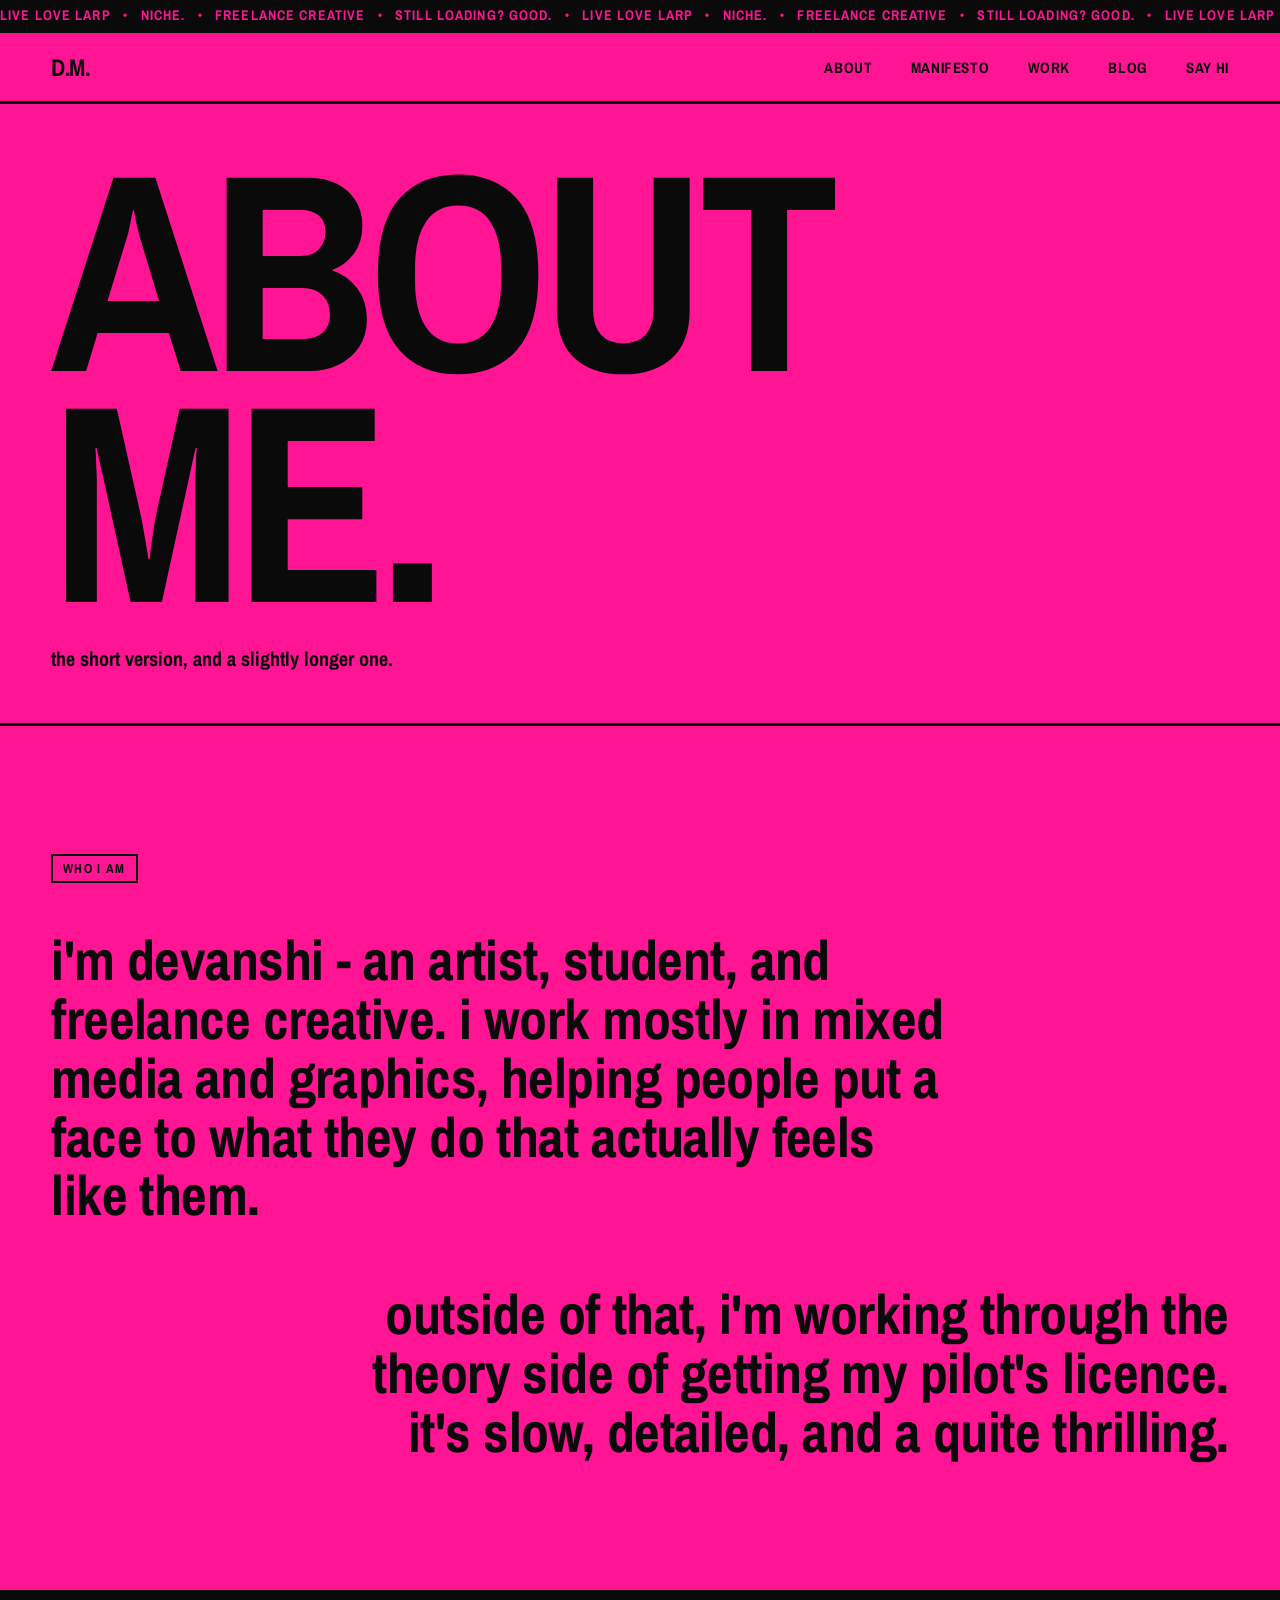
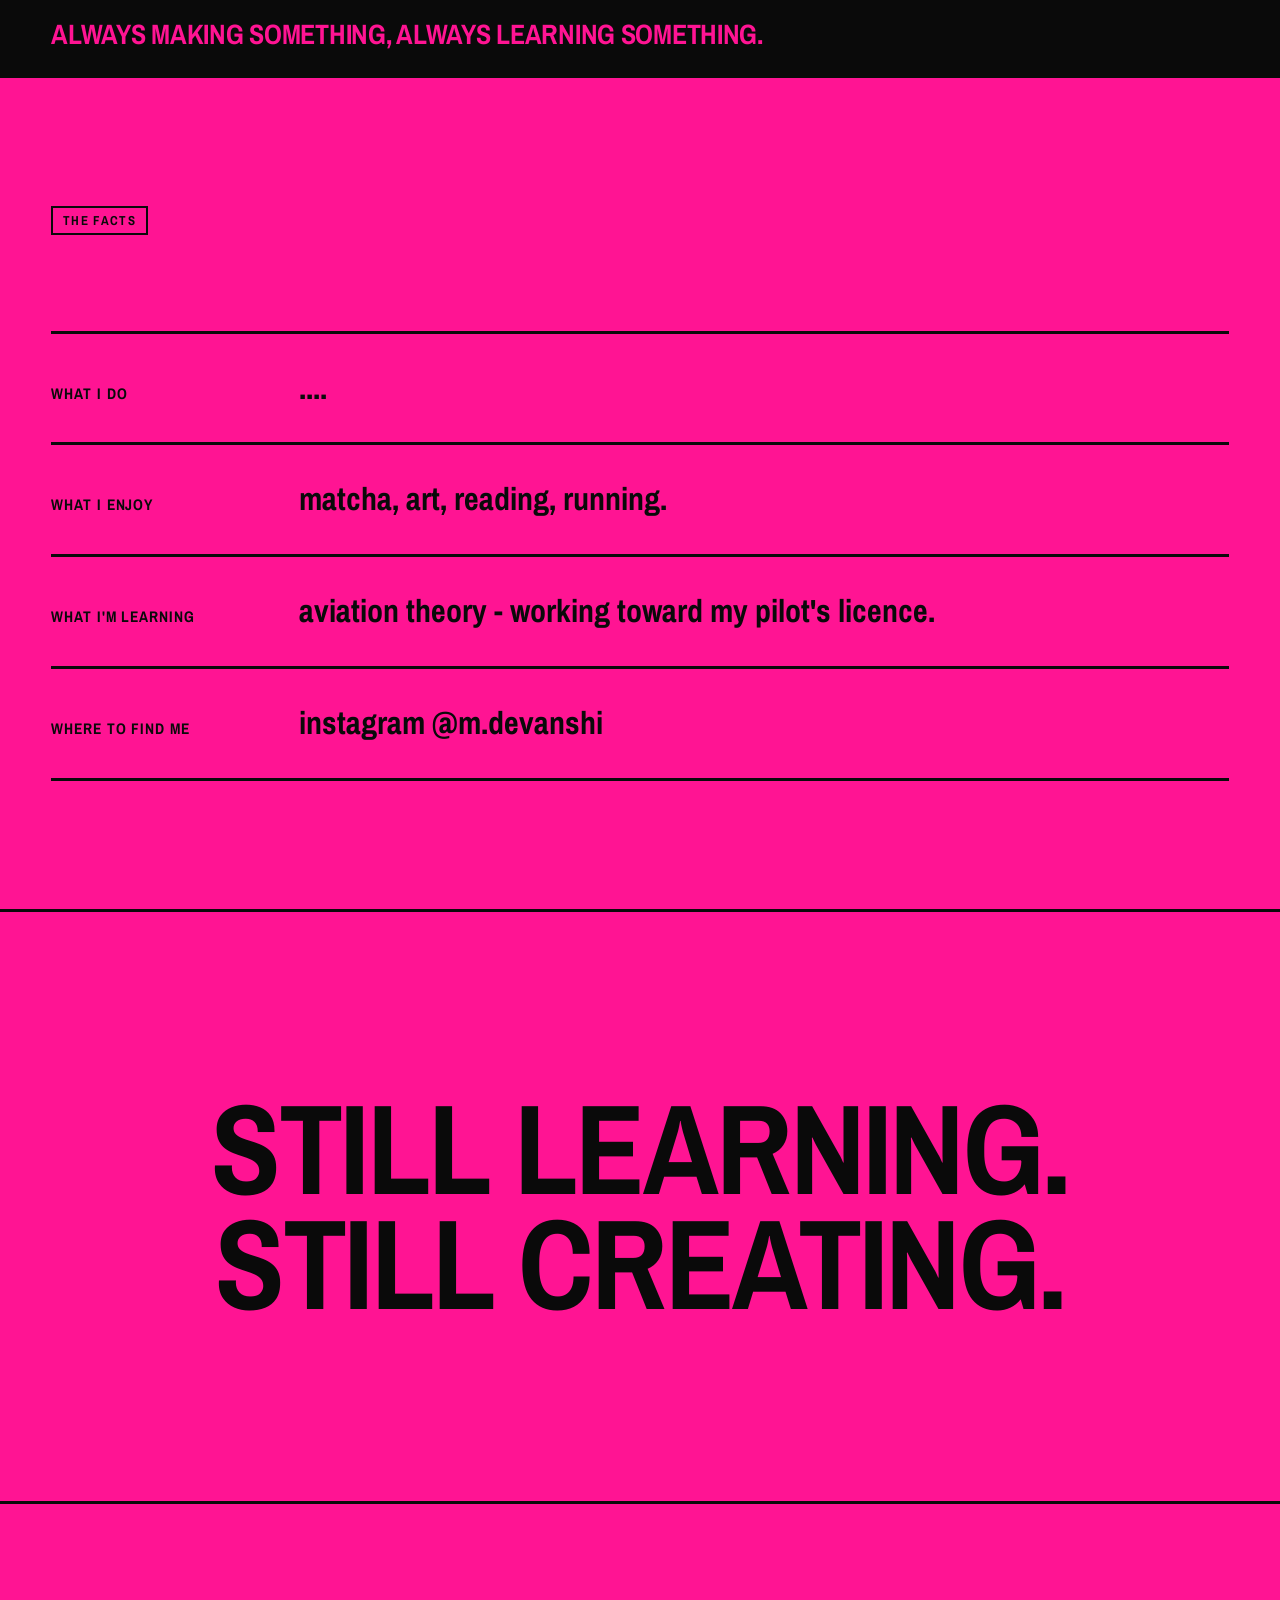
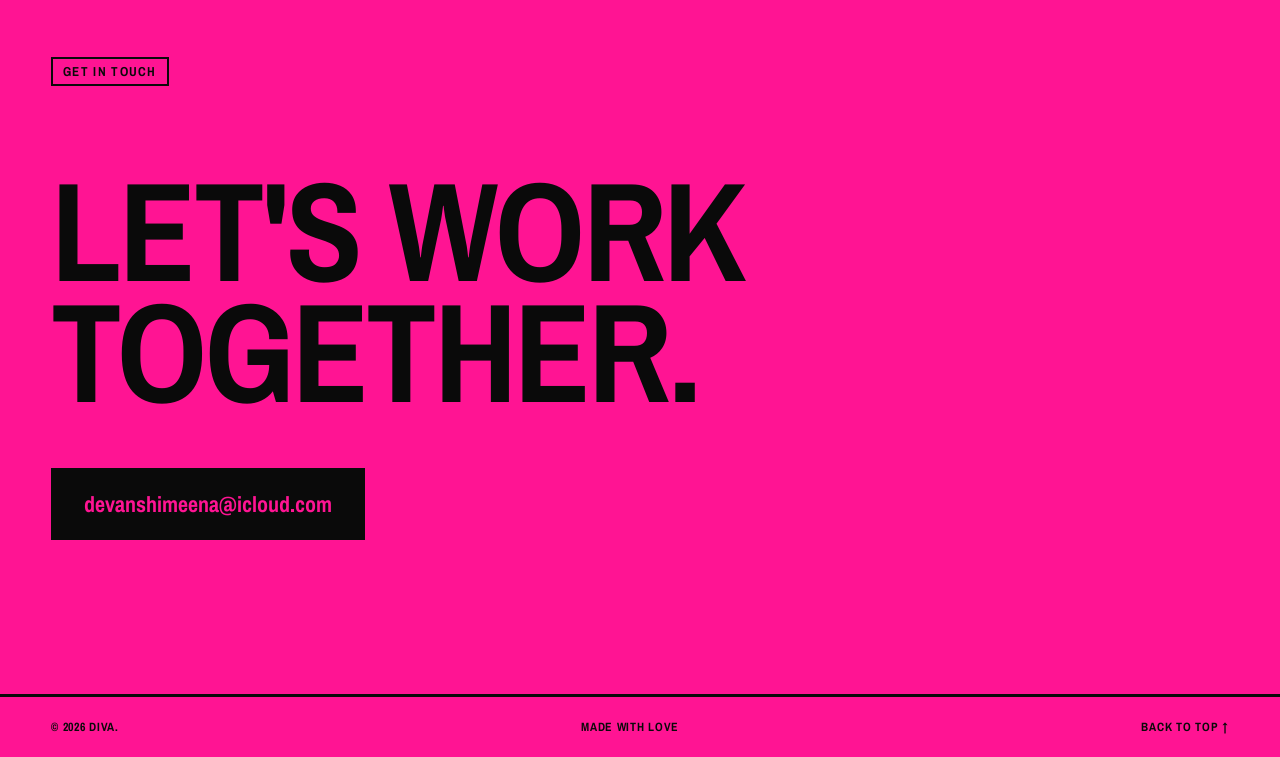
==== commit abc7a233: "Update ticker items in about.html" ====
--- a/about.html
+++ b/about.html
@@ -13,8 +13,8 @@
 
 <div class="ticker" aria-hidden="true">
   <div class="ticker__track">
-    <span class="ticker__item">live love larp&nbsp;&nbsp;&nbsp;•&nbsp;&nbsp;&nbsp;niche.&nbsp;&nbsp;&nbsp;•&nbsp;&nbsp;&nbsp;performative.&nbsp;&nbsp;&nbsp;•&nbsp;&nbsp;&nbsp;STILL LOADING? GOOD.&nbsp;&nbsp;&nbsp;•&nbsp;&nbsp;&nbsp;</span>
-    <span class="ticker__item" aria-hidden="true">live love larp&nbsp;&nbsp;&nbsp;•&nbsp;&nbsp;&nbsp;niche.&nbsp;&nbsp;&nbsp;•&nbsp;&nbsp;&nbsp;performative.&nbsp;&nbsp;&nbsp;•&nbsp;&nbsp;&nbsp;STILL LOADING? GOOD.&nbsp;&nbsp;&nbsp;•&nbsp;&nbsp;&nbsp;</span>
+    <span class="ticker__item">live love larp&nbsp;&nbsp;&nbsp;•&nbsp;&nbsp;&nbsp;niche.&nbsp;&nbsp;&nbsp;•&nbsp;&nbsp;&nbsp;freelance creative&nbsp;&nbsp;&nbsp;•&nbsp;&nbsp;&nbsp;STILL LOADING? GOOD.&nbsp;&nbsp;&nbsp;•&nbsp;&nbsp;&nbsp;live love larp&nbsp;&nbsp;&nbsp;•&nbsp;&nbsp;&nbsp;niche.&nbsp;&nbsp;&nbsp;•&nbsp;&nbsp;&nbsp;freelance creative&nbsp;&nbsp;&nbsp;•&nbsp;&nbsp;&nbsp;STILL LOADING? GOOD.&nbsp;&nbsp;&nbsp;•&nbsp;&nbsp;&nbsp;</span>
+    <span class="ticker__item" aria-hidden="true">live love larp&nbsp;&nbsp;&nbsp;•&nbsp;&nbsp;&nbsp;niche.&nbsp;&nbsp;&nbsp;•&nbsp;&nbsp;&nbsp;performative.&nbsp;&nbsp;&nbsp;•&nbsp;&nbsp;&nbsp;STILL LOADING? GOOD.&nbsp;&nbsp;&nbsp;•&nbsp;&nbsp;&nbsp;live love larp&nbsp;&nbsp;&nbsp;•&nbsp;&nbsp;&nbsp;niche.&nbsp;&nbsp;&nbsp;•&nbsp;&nbsp;&nbsp;freelance creative&nbsp;&nbsp;&nbsp;•&nbsp;&nbsp;&nbsp;STILL LOADING? GOOD.&nbsp;&nbsp;&nbsp;•&nbsp;&nbsp;&nbsp;</span>
   </div>
 </div>
 
--- a/styles.css
+++ b/styles.css
@@ -601,6 +601,31 @@
 }
 
 /* ==========================================================
+   WORK PAGE — INFINITE PANNABLE IMAGE CANVAS
+   ========================================================== */
+.canvas-tile {
+  position: absolute;
+  overflow: hidden;
+  pointer-events: auto;
+  transition: transform 0.25s ease;
+}
+
+.canvas-tile:hover {
+  transform: scale(1.035);
+  z-index: 50;
+}
+
+.canvas-tile img {
+  display: block;
+  width: 100%;
+  height: 100%;
+  object-fit: cover;
+  pointer-events: none;
+  -webkit-user-drag: none;
+  user-select: none;
+}
+
+/* ==========================================================
    RESPONSIVE
    ========================================================== */
 @media (max-width: 720px) {
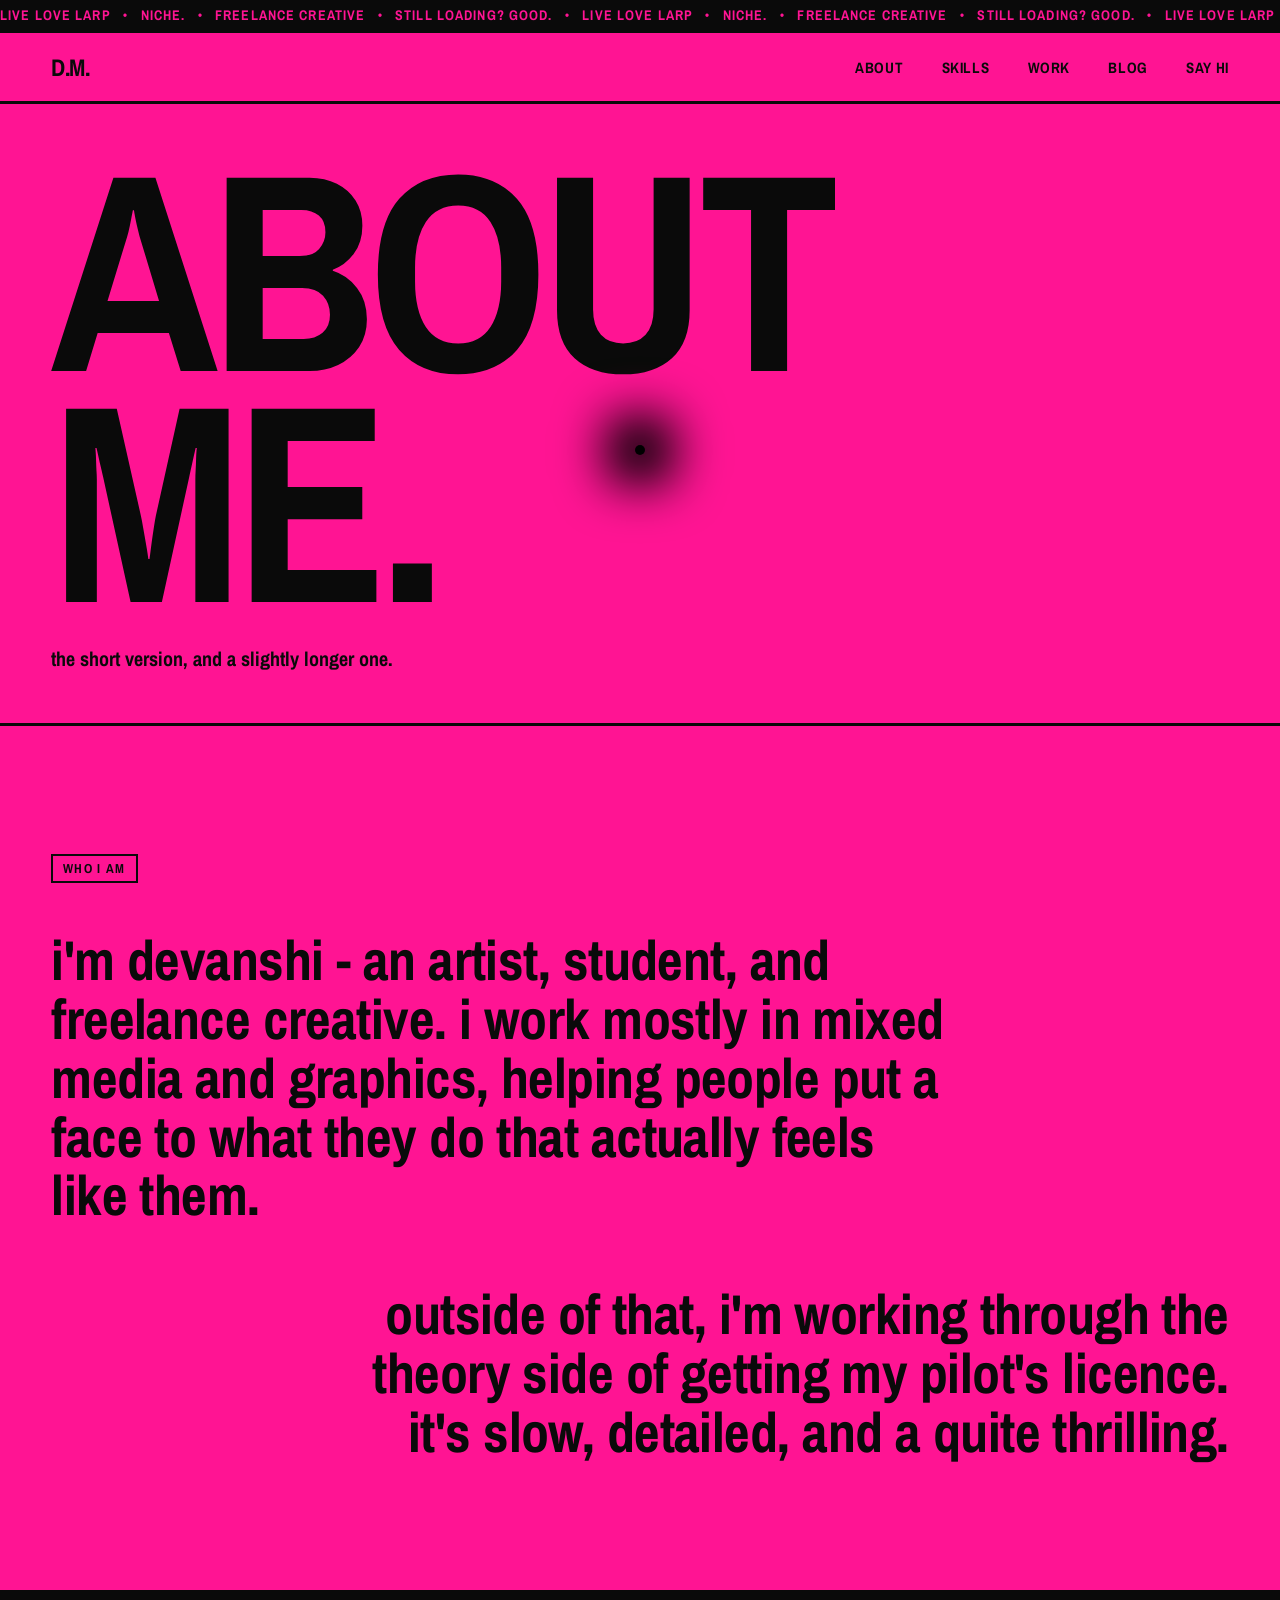
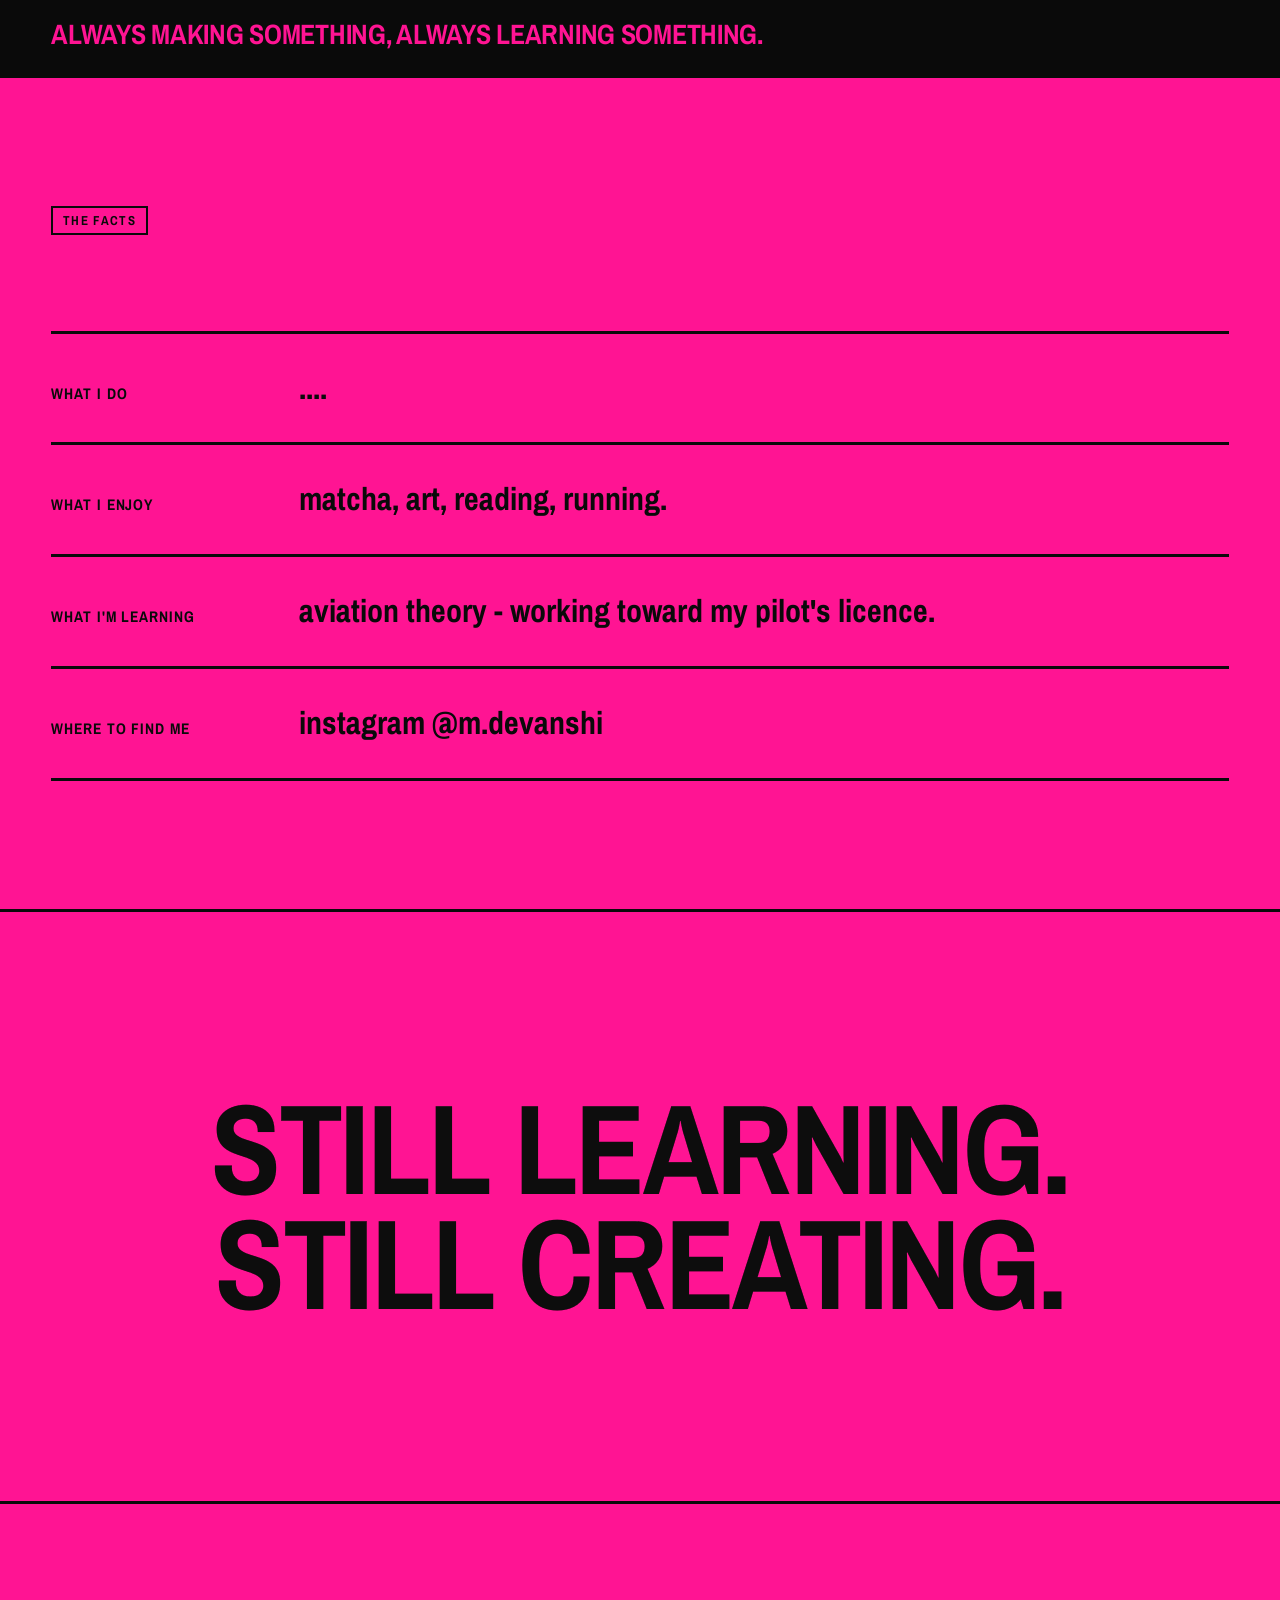
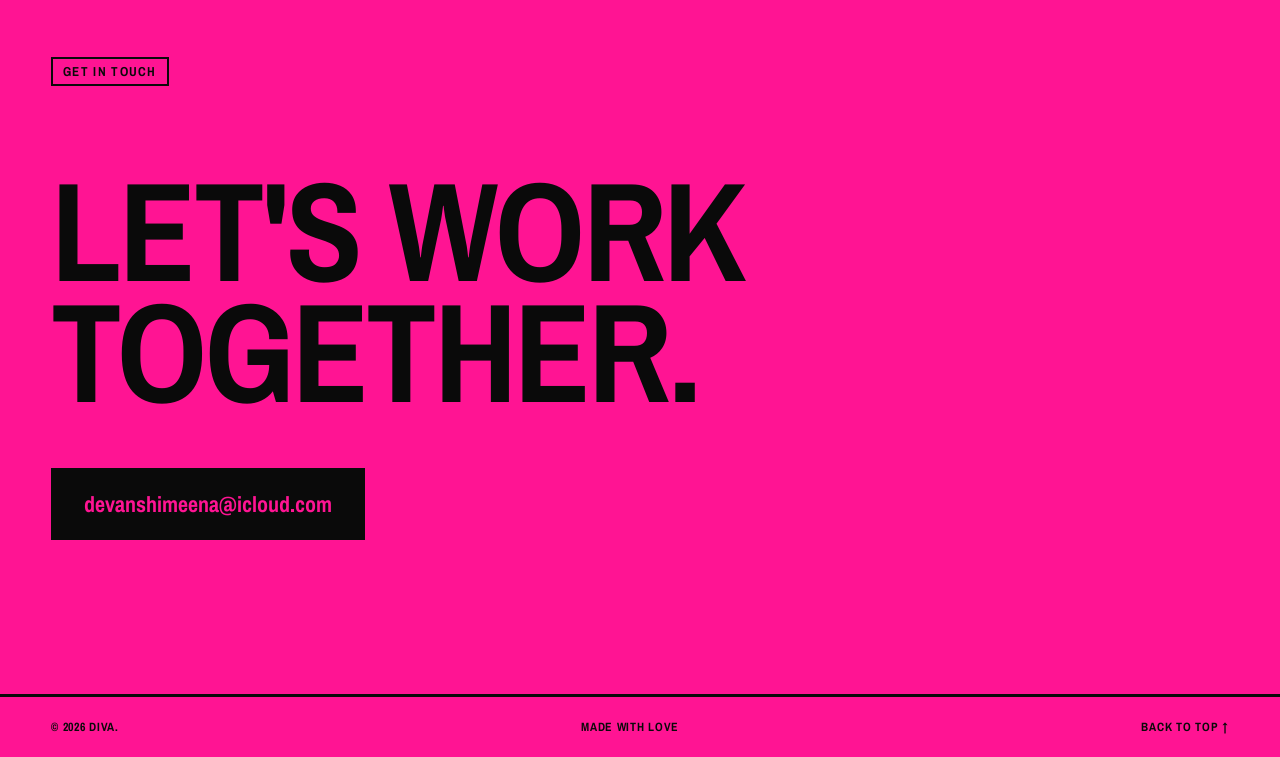
==== commit e913298f: "Update about.html" ====
--- a/about.html
+++ b/about.html
@@ -3,7 +3,7 @@
 <head>
 <meta charset="UTF-8">
 <meta name="viewport" content="width=device-width, initial-scale=1.0">
-<title>About — Devanshi Meena</title>
+<title>About - Devanshi Meena</title>
 <meta name="description" content="Painter, digital illustrator, and freelance creative currently studying for her pilot's licence.">
 <link rel="preconnect" href="https://fonts.googleapis.com">
 <link rel="preconnect" href="https://fonts.gstatic.com" crossorigin>
@@ -22,7 +22,7 @@
   <a href="index.html" class="site-header__mark">D.M.</a>
   <nav class="site-header__nav">
     <a href="about.html">ABOUT</a>
-    <a href="manifesto.html">MANIFESTO</a>
+    <a href="skills.html">SKILLS</a>
     <a href="work.html">WORK</a>
     <a href="blog.html">BLOG</a>
     <a href="contact.html">SAY HI</a>
@@ -32,7 +32,7 @@
 
 <div class="mobile-menu" id="mobileMenu">
   <a href="about.html">ABOUT</a>
-  <a href="manifesto.html">MANIFESTO</a>
+  <a href="skills.html">SKILLS</a>
   <a href="work.html">WORK</a>
   <a href="blog.html">BLOG</a>
   <a href="contact.html">SAY HI</a>
--- a/styles.css
+++ b/styles.css
@@ -513,14 +513,25 @@
 }
 
 @media (min-width: 640px) {
+  .blog-list__item {
+    display: grid;
+    grid-template-columns: 90px 1fr;
+    grid-template-areas: 
+      "date title"
+      ". excerpt";
+    column-gap: 28px;
+    row-gap: 6px;
+    align-items: baseline;
+  }
+  .blog-list__date {
+    grid-area: date;
+  }
   .blog-list__title {
-    flex: 1 1 auto;
-    order: 0;
+    grid-area: title;
   }
   .blog-list__excerpt {
-    flex: 0 0 100%;
-    order: 3;
-    margin-left: 118px;
+    grid-area: excerpt;
+    margin-left: 0;
   }
 }
 
@@ -658,3 +669,106 @@
   outline: 3px solid var(--black);
   outline-offset: 3px;
 }
+
+/* ==========================================================
+   WORK GALLERY
+   ========================================================== */
+.gallery-section {
+  background: var(--black);
+  padding: clamp(60px, 10vw, 140px) var(--edge);
+  border-bottom: 3px solid var(--black);
+  overflow: hidden;
+}
+.gallery {
+  display: grid;
+  grid-template-columns: repeat(4, 1fr);
+  gap: clamp(10px, 2vw, 24px);
+  align-items: start;
+}
+.gallery__column {
+  display: flex;
+  flex-direction: column;
+  gap: clamp(10px, 2vw, 24px);
+  will-change: transform;
+}
+.gallery__item {
+  width: 100%;
+}
+.gallery__item img {
+  width: 100%;
+  height: auto;
+  display: block;
+  object-fit: cover;
+  filter: grayscale(100%) contrast(1.1);
+  transition: filter 0.3s ease;
+}
+.gallery__item:hover img {
+  filter: grayscale(0%);
+}
+@media (max-width: 900px) {
+  .gallery {
+    grid-template-columns: repeat(2, 1fr);
+  }
+}
+
+/* ==========================================================
+   GLOBAL ADAPTIVE CURSOR SHADOW
+   ========================================================== */
+:root {
+  --cursor-x: 50vw;
+  --cursor-y: 50vh;
+}
+
+body, a, button {
+  cursor: none !important;
+}
+
+.cursor-shadow {
+  position: fixed;
+  top: 0;
+  left: 0;
+  width: 10px;
+  height: 10px;
+  background: var(--pink);
+  box-shadow: 0 0 50px 30px var(--pink);
+  border-radius: 50%;
+  pointer-events: none;
+  z-index: 99999;
+  transform: translate3d(calc(var(--cursor-x) - 50%), calc(var(--cursor-y) - 50%), 0);
+  
+  /* This blend mode makes it a dark shadow on the pink background, 
+     and a glowing pink aura on the black sections! */
+  mix-blend-mode: difference;
+}
+
+/* ==========================================================
+   ASCII REVEAL BACKGROUND (HERO ONLY)
+   ========================================================== */
+.hero {
+  position: relative;
+  overflow: hidden; /* This traps the canvas inside the hero section! */
+}
+
+#ascii-bg {
+  position: absolute; /* absolute, not fixed! */
+  top: 0;
+  left: 0;
+  width: 100%; /* 100%, not 100vw! */
+  height: 100%; /* 100%, not 100vh! */
+  z-index: 0; 
+  pointer-events: none;
+  background: var(--pink);
+}
+
+/* Ensure the text stays on top of the canvas */
+.hero__headline-container,
+.hero__headline,
+.hero__sub {
+  position: relative;
+  z-index: 1; 
+}
+
+/* Give the scroll button a z-index without breaking its absolute position */
+.hero__scroll {
+  z-index: 1; 
+}
